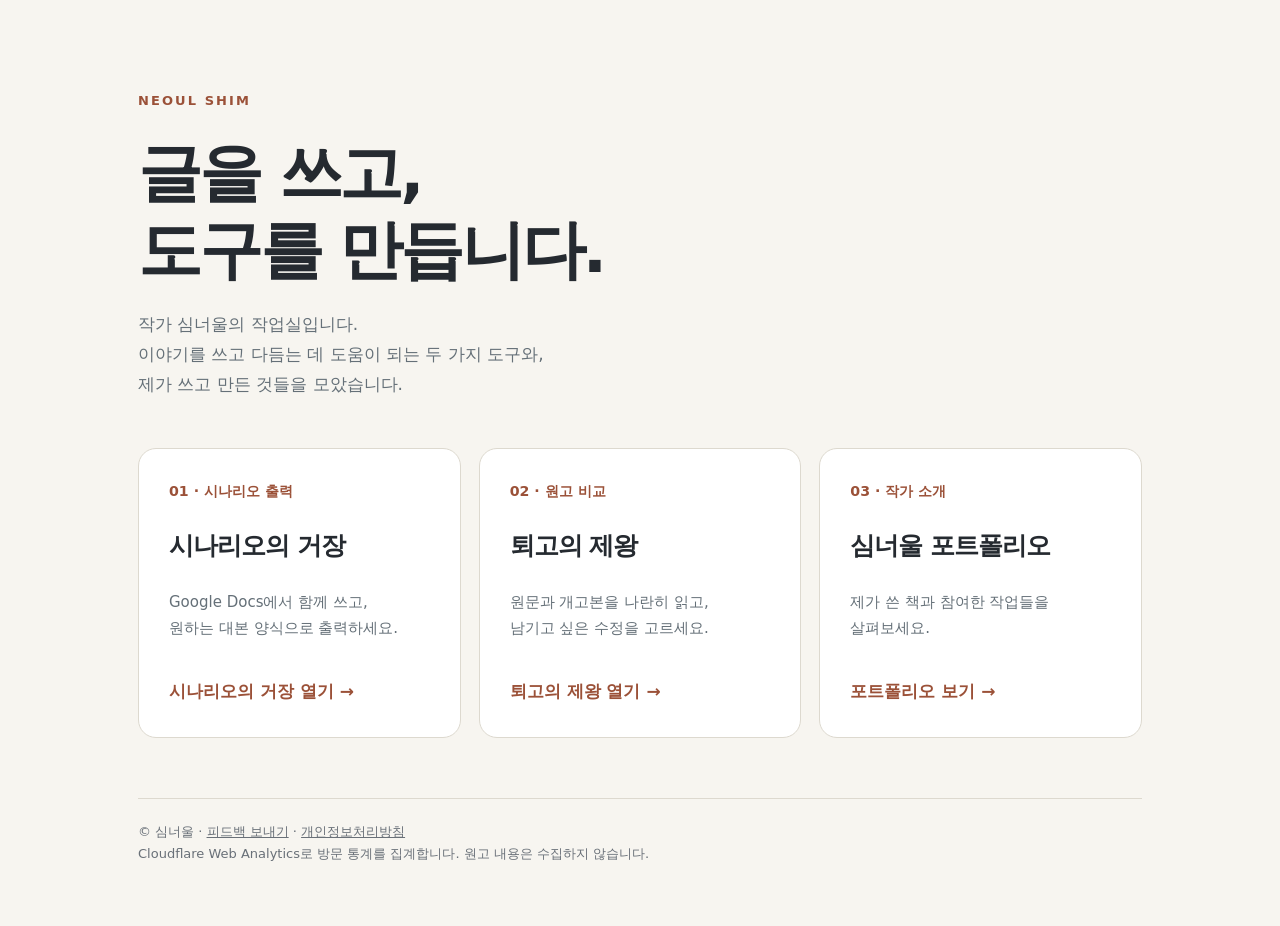
==== index.html @ afa88001 "Publish author hub and apps on neoulshim.kr" ====
<!doctype html><html lang="ko"><head><meta charset="utf-8"><meta name="viewport" content="width=device-width,initial-scale=1"><title>심너울 · 글을 쓰고, 도구를 만듭니다</title><meta name="description" content="심너울이 만든 글쓰기 도구와 포트폴리오. 시나리오의 거장과 퇴고의 제왕을 만나보세요."><style>*{box-sizing:border-box}body{margin:0;background:#f7f5f0;color:#252a30;font:17px/1.75 system-ui,-apple-system,'Malgun Gothic',sans-serif}main{max-width:1060px;margin:auto;padding:90px 28px 60px}.eyebrow{color:#9b5138;letter-spacing:.16em;font-size:13px;font-weight:700}h1{font-size:clamp(38px,6vw,64px);letter-spacing:-.05em;line-height:1.2;margin:22px 0}p{color:#657078}.intro{max-width:660px;margin-bottom:48px}.cards{display:grid;grid-template-columns:repeat(3,1fr);gap:18px}.card{display:flex;flex-direction:column;padding:30px;border:1px solid #ddd9cf;border-radius:18px;background:white;text-decoration:none;color:inherit;min-height:290px;transition:transform .2s,box-shadow .2s}.card:hover{transform:translateY(-4px);box-shadow:0 12px 30px #252a3010}.card:focus-visible{outline:3px solid #b56140;outline-offset:5px}.card small{color:#9b5138;font-weight:700}.card h2{font-size:25px;letter-spacing:-.04em}.card p{font-size:15px;margin-top:0}.arrow{margin-top:auto;font-weight:700;color:#9b5138}footer{border-top:1px solid #ddd9cf;margin-top:60px;padding-top:22px;font-size:13px;color:#697078}footer a{color:inherit}a{color:#93472d}@media(max-width:720px){main{padding-top:55px}.cards{grid-template-columns:1fr}.card{min-height:225px}}</style><script defer src="./site-runtime.js"></script></head><body><main><div class="eyebrow">NEOUL SHIM</div><h1>글을 쓰고,<br>도구를 만듭니다.</h1><p class="intro">작가 심너울의 작업실입니다.<br>이야기를 쓰고 다듬는 데 도움이 되는 두 가지 도구와,<br>제가 쓰고 만든 것들을 모았습니다.</p><nav class="cards" aria-label="도구와 포트폴리오"><a class="card" href="/scenariomaster/"><small>01 · 시나리오 출력</small><h2>시나리오의 거장</h2><p>Google Docs에서 함께 쓰고,<br>원하는 대본 양식으로 출력하세요.</p><span class="arrow">시나리오의 거장 열기 →</span></a><a class="card" href="/kingofrevision/"><small>02 · 원고 비교</small><h2>퇴고의 제왕</h2><p>원문과 개고본을 나란히 읽고,<br>남기고 싶은 수정을 고르세요.</p><span class="arrow">퇴고의 제왕 열기 →</span></a><a class="card" href="/portfolio/"><small>03 · 작가 소개</small><h2>심너울 포트폴리오</h2><p>제가 쓴 책과 참여한 작업들을<br>살펴보세요.</p><span class="arrow">포트폴리오 보기 →</span></a></nav><footer>© 심너울 · <a href="mailto:neoulshim@gmail.com">피드백 보내기</a> · <a href="/scenariomaster/privacy.html">개인정보처리방침</a><br>Cloudflare Web Analytics로 방문 통계를 집계합니다. 원고 내용은 수집하지 않습니다.</footer></main></body></html>
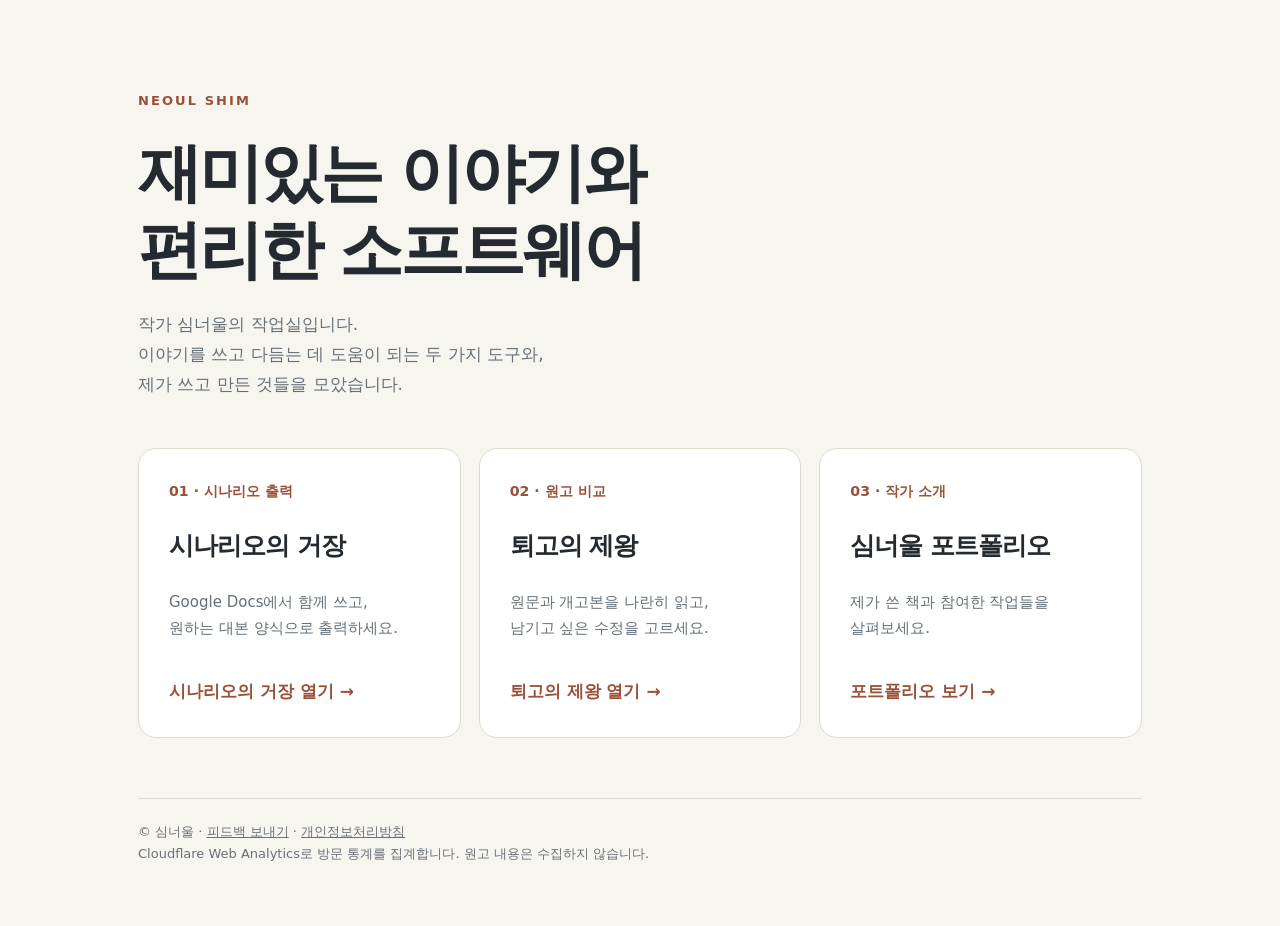
==== commit d6fa39de: "Update homepage title and link portfolio directly to Notion" ====
--- a/index.html
+++ b/index.html
@@ -1 +1 @@
-<!doctype html><html lang="ko"><head><meta charset="utf-8"><meta name="viewport" content="width=device-width,initial-scale=1"><title>심너울 · 글을 쓰고, 도구를 만듭니다</title><meta name="description" content="심너울이 만든 글쓰기 도구와 포트폴리오. 시나리오의 거장과 퇴고의 제왕을 만나보세요."><style>*{box-sizing:border-box}body{margin:0;background:#f7f5f0;color:#252a30;font:17px/1.75 system-ui,-apple-system,'Malgun Gothic',sans-serif}main{max-width:1060px;margin:auto;padding:90px 28px 60px}.eyebrow{color:#9b5138;letter-spacing:.16em;font-size:13px;font-weight:700}h1{font-size:clamp(38px,6vw,64px);letter-spacing:-.05em;line-height:1.2;margin:22px 0}p{color:#657078}.intro{max-width:660px;margin-bottom:48px}.cards{display:grid;grid-template-columns:repeat(3,1fr);gap:18px}.card{display:flex;flex-direction:column;padding:30px;border:1px solid #ddd9cf;border-radius:18px;background:white;text-decoration:none;color:inherit;min-height:290px;transition:transform .2s,box-shadow .2s}.card:hover{transform:translateY(-4px);box-shadow:0 12px 30px #252a3010}.card:focus-visible{outline:3px solid #b56140;outline-offset:5px}.card small{color:#9b5138;font-weight:700}.card h2{font-size:25px;letter-spacing:-.04em}.card p{font-size:15px;margin-top:0}.arrow{margin-top:auto;font-weight:700;color:#9b5138}footer{border-top:1px solid #ddd9cf;margin-top:60px;padding-top:22px;font-size:13px;color:#697078}footer a{color:inherit}a{color:#93472d}@media(max-width:720px){main{padding-top:55px}.cards{grid-template-columns:1fr}.card{min-height:225px}}</style><script defer src="./site-runtime.js"></script></head><body><main><div class="eyebrow">NEOUL SHIM</div><h1>글을 쓰고,<br>도구를 만듭니다.</h1><p class="intro">작가 심너울의 작업실입니다.<br>이야기를 쓰고 다듬는 데 도움이 되는 두 가지 도구와,<br>제가 쓰고 만든 것들을 모았습니다.</p><nav class="cards" aria-label="도구와 포트폴리오"><a class="card" href="/scenariomaster/"><small>01 · 시나리오 출력</small><h2>시나리오의 거장</h2><p>Google Docs에서 함께 쓰고,<br>원하는 대본 양식으로 출력하세요.</p><span class="arrow">시나리오의 거장 열기 →</span></a><a class="card" href="/kingofrevision/"><small>02 · 원고 비교</small><h2>퇴고의 제왕</h2><p>원문과 개고본을 나란히 읽고,<br>남기고 싶은 수정을 고르세요.</p><span class="arrow">퇴고의 제왕 열기 →</span></a><a class="card" href="/portfolio/"><small>03 · 작가 소개</small><h2>심너울 포트폴리오</h2><p>제가 쓴 책과 참여한 작업들을<br>살펴보세요.</p><span class="arrow">포트폴리오 보기 →</span></a></nav><footer>© 심너울 · <a href="mailto:neoulshim@gmail.com">피드백 보내기</a> · <a href="/scenariomaster/privacy.html">개인정보처리방침</a><br>Cloudflare Web Analytics로 방문 통계를 집계합니다. 원고 내용은 수집하지 않습니다.</footer></main></body></html>+<!doctype html><html lang="ko"><head><meta charset="utf-8"><meta name="viewport" content="width=device-width,initial-scale=1"><title>심너울 · 재미있는 이야기와 편리한 소프트웨어</title><meta name="description" content="심너울이 만든 글쓰기 도구와 포트폴리오. 시나리오의 거장과 퇴고의 제왕을 만나보세요."><style>*{box-sizing:border-box}body{margin:0;background:#f7f5f0;color:#252a30;font:17px/1.75 system-ui,-apple-system,'Malgun Gothic',sans-serif}main{max-width:1060px;margin:auto;padding:90px 28px 60px}.eyebrow{color:#9b5138;letter-spacing:.16em;font-size:13px;font-weight:700}h1{font-size:clamp(38px,6vw,64px);letter-spacing:-.05em;line-height:1.2;margin:22px 0}p{color:#657078}.intro{max-width:660px;margin-bottom:48px}.cards{display:grid;grid-template-columns:repeat(3,1fr);gap:18px}.card{display:flex;flex-direction:column;padding:30px;border:1px solid #ddd9cf;border-radius:18px;background:white;text-decoration:none;color:inherit;min-height:290px;transition:transform .2s,box-shadow .2s}.card:hover{transform:translateY(-4px);box-shadow:0 12px 30px #252a3010}.card:focus-visible{outline:3px solid #b56140;outline-offset:5px}.card small{color:#9b5138;font-weight:700}.card h2{font-size:25px;letter-spacing:-.04em}.card p{font-size:15px;margin-top:0}.arrow{margin-top:auto;font-weight:700;color:#9b5138}footer{border-top:1px solid #ddd9cf;margin-top:60px;padding-top:22px;font-size:13px;color:#697078}footer a{color:inherit}a{color:#93472d}@media(max-width:720px){main{padding-top:55px}.cards{grid-template-columns:1fr}.card{min-height:225px}}</style><script defer src="./site-runtime.js"></script></head><body><main><div class="eyebrow">NEOUL SHIM</div><h1>재미있는 이야기와<br>편리한 소프트웨어</h1><p class="intro">작가 심너울의 작업실입니다.<br>이야기를 쓰고 다듬는 데 도움이 되는 두 가지 도구와,<br>제가 쓰고 만든 것들을 모았습니다.</p><nav class="cards" aria-label="도구와 포트폴리오"><a class="card" href="/scenariomaster/"><small>01 · 시나리오 출력</small><h2>시나리오의 거장</h2><p>Google Docs에서 함께 쓰고,<br>원하는 대본 양식으로 출력하세요.</p><span class="arrow">시나리오의 거장 열기 →</span></a><a class="card" href="/kingofrevision/"><small>02 · 원고 비교</small><h2>퇴고의 제왕</h2><p>원문과 개고본을 나란히 읽고,<br>남기고 싶은 수정을 고르세요.</p><span class="arrow">퇴고의 제왕 열기 →</span></a><a class="card" href="https://thundering-pedestrian-751.notion.site/648661f180b94517ad1ee6723591d2cd"><small>03 · 작가 소개</small><h2>심너울 포트폴리오</h2><p>제가 쓴 책과 참여한 작업들을<br>살펴보세요.</p><span class="arrow">포트폴리오 보기 →</span></a></nav><footer>© 심너울 · <a href="mailto:neoulshim@gmail.com">피드백 보내기</a> · <a href="/scenariomaster/privacy.html">개인정보처리방침</a><br>Cloudflare Web Analytics로 방문 통계를 집계합니다. 원고 내용은 수집하지 않습니다.</footer></main></body></html>
